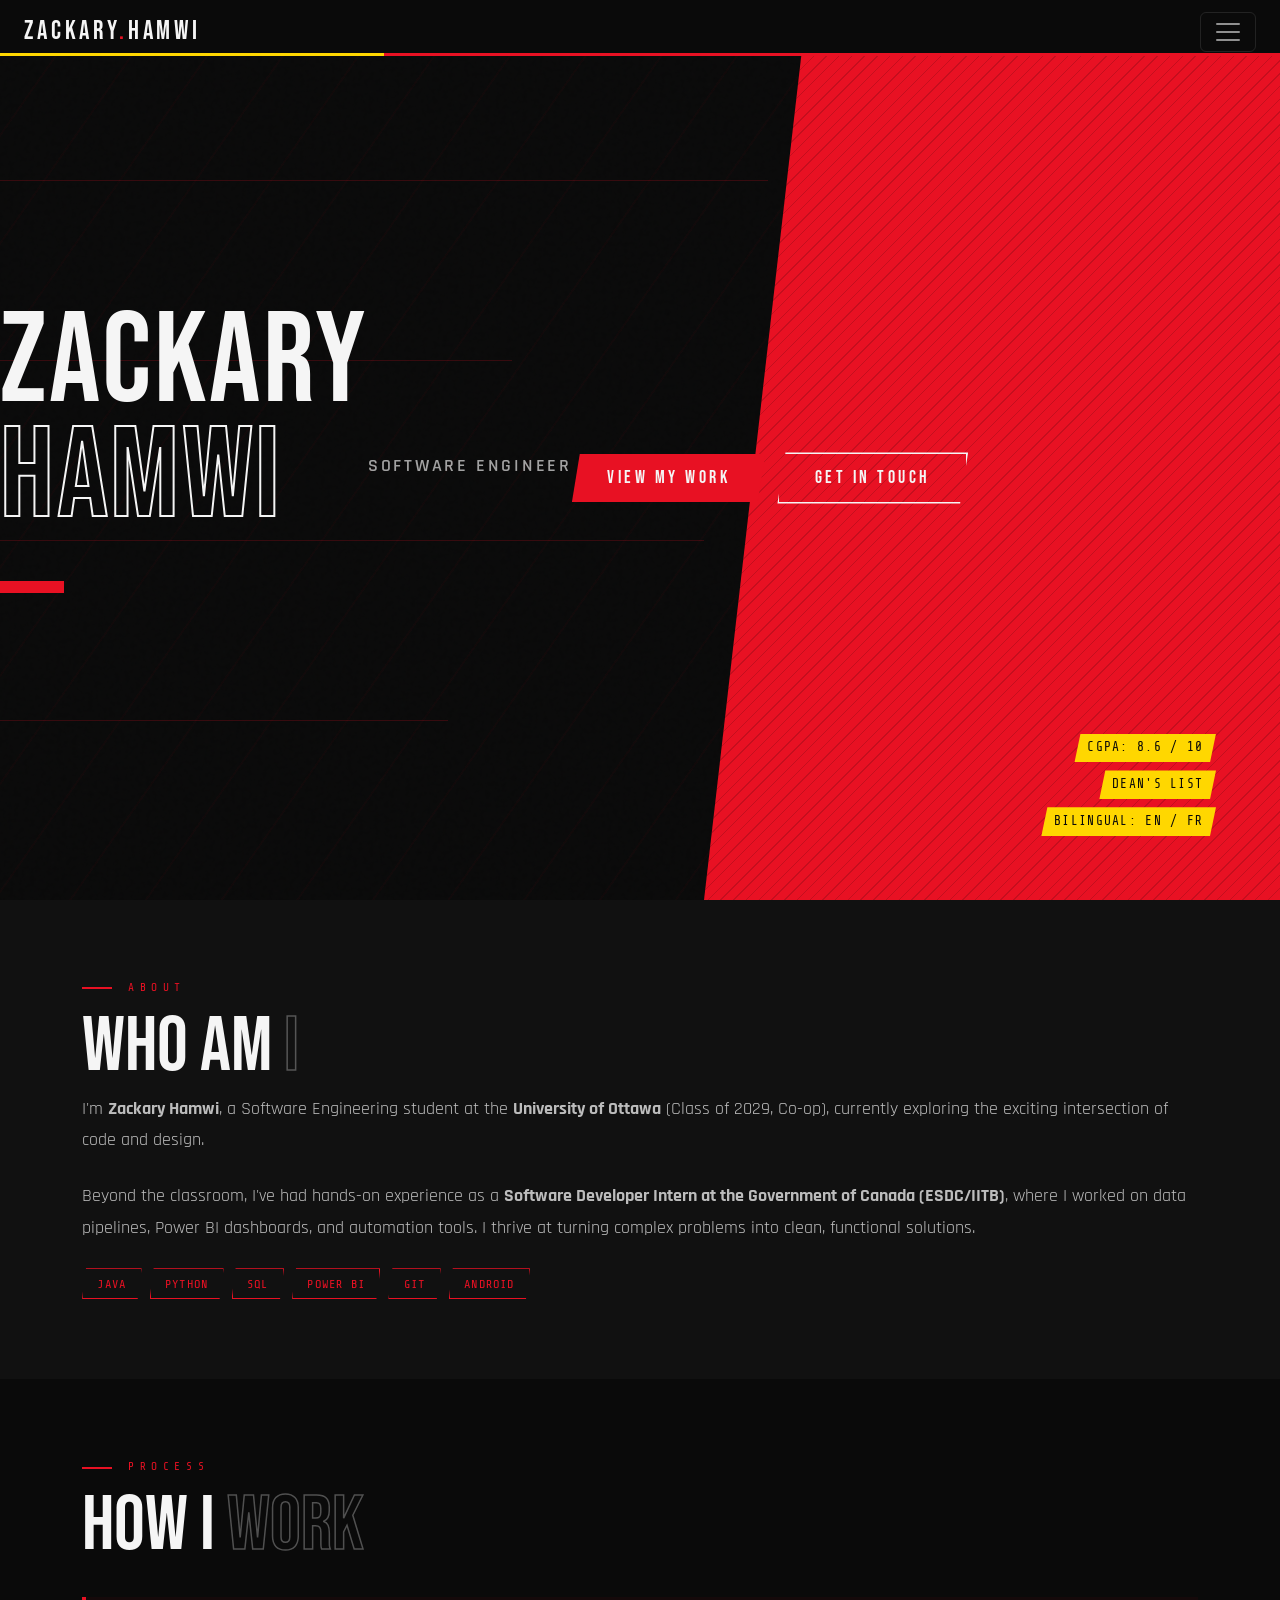
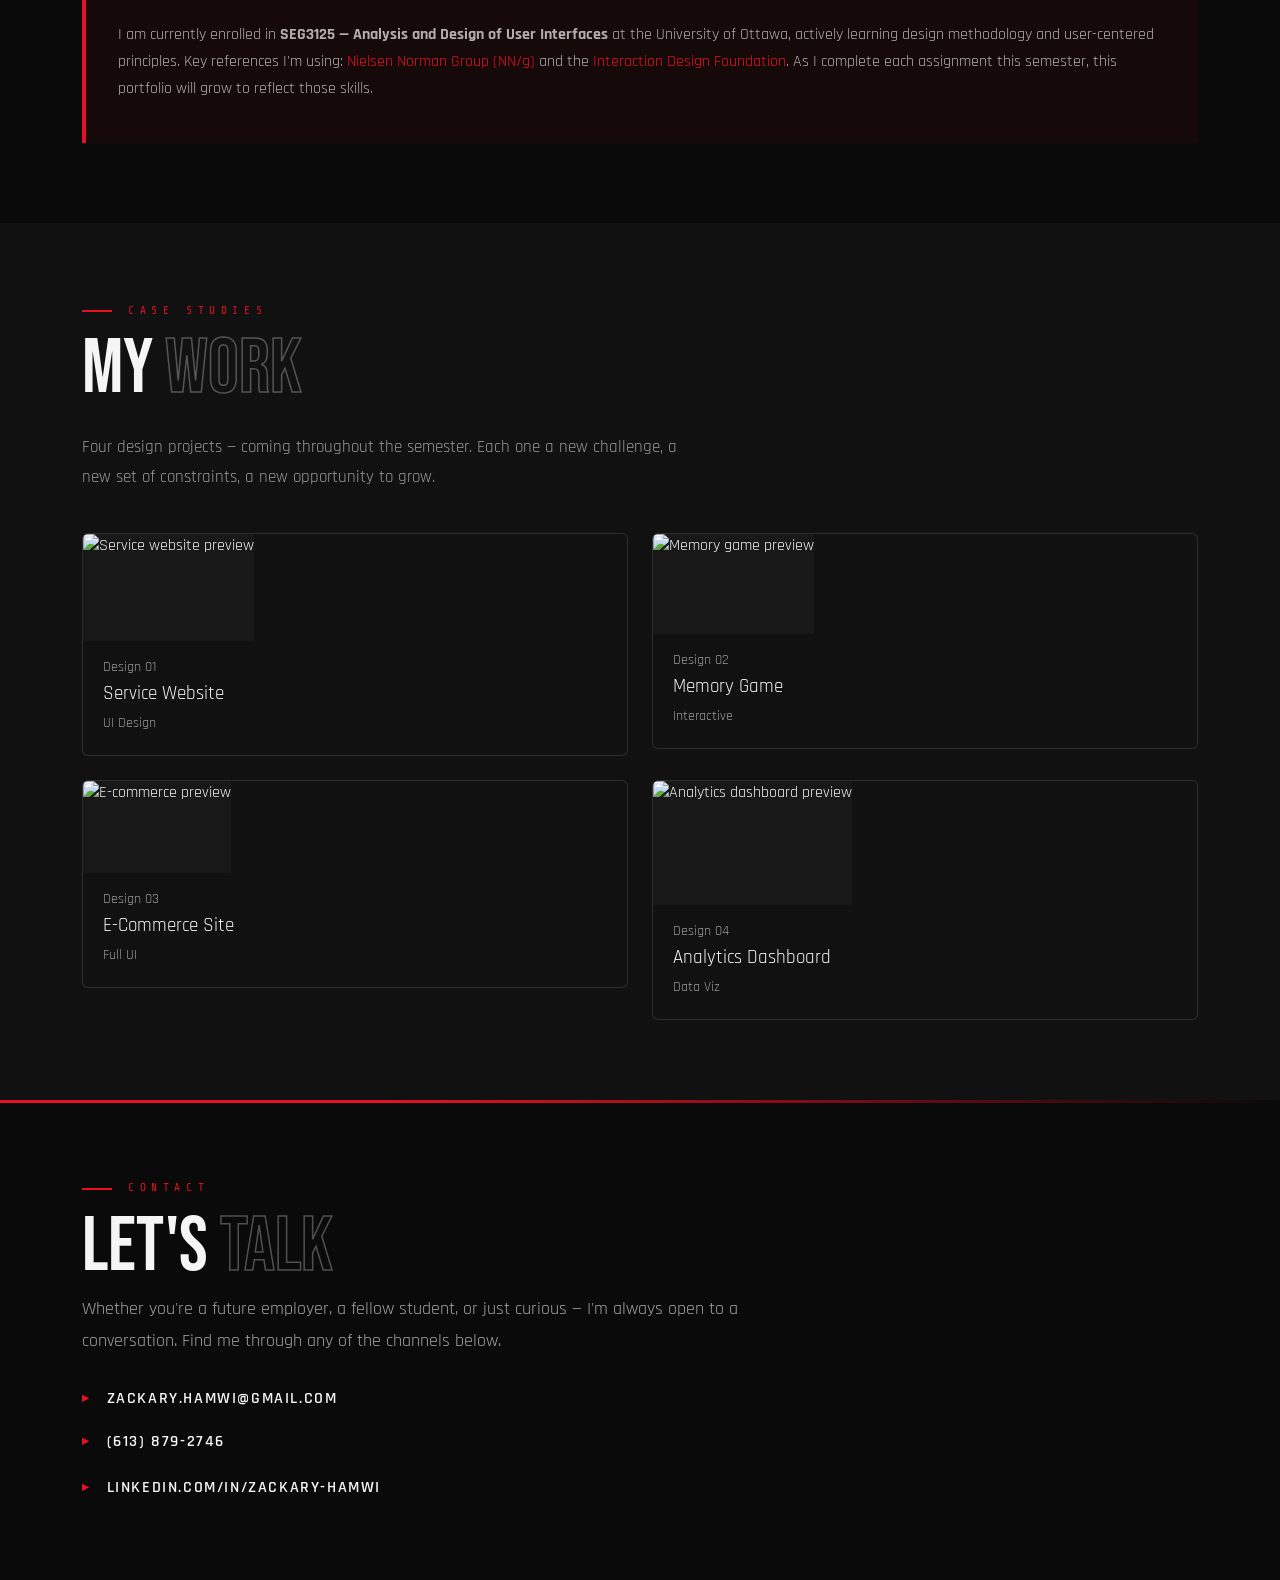
==== index.html @ 05c94a5b "Portfolio push" ====
<!DOCTYPE html>
<html lang="en">
<head>
  <meta charset="UTF-8" />
  <meta name="viewport" content="width=device-width, initial-scale=1.0" />
  <title>Zackary Hamwi Portfolio</title>

  <!-- Fonts -->
  <link href="https://fonts.googleapis.com/css2?family=Bebas+Neue&family=Rajdhani:wght@300;400;500;600;700&family=Share+Tech+Mono&display=swap" rel="stylesheet"/>
  <!-- Bootstrap 5 -->
  <link href="https://cdn.jsdelivr.net/npm/bootstrap@5.3.3/dist/css/bootstrap.min.css" rel="stylesheet"/>
  <!-- Custom styles -->
  <link rel="stylesheet" href="style.css"/>
</head>
<body>

  <!-- NAV -->
  <nav class="navbar navbar-dark fixed-top" id="mainNav">
    <div class="container-fluid px-4">
      <a class="navbar-brand nav-logo" href="#hero">ZACKARY<span>.</span>HAMWI</a>
      <button class="navbar-toggler" type="button" data-bs-toggle="collapse"
        data-bs-target="#navLinks" aria-controls="navLinks"
        aria-expanded="false" aria-label="Toggle navigation">
        <span class="navbar-toggler-icon"></span>
      </button>
      <div class="collapse navbar-collapse" id="navLinks">
        <ul class="navbar-nav ms-auto gap-lg-3">
          <li class="nav-item"><a class="nav-link" href="#about">About</a></li>
          <li class="nav-item"><a class="nav-link" href="#work">Process</a></li>
          <li class="nav-item"><a class="nav-link" href="#cases">Work</a></li>
          <li class="nav-item"><a class="nav-link" href="#contact">Contact</a></li>
        </ul>
      </div>
    </div>
  </nav>

  <!-- HERO -->
  <section id="hero">
    <div class="hero-bg"></div>
    <div class="hero-lines">
      <div class="hline"></div>
      <div class="hline"></div>
      <div class="hline"></div>
      <div class="hline"></div>
    </div>
    <div class="hero-diagonal"></div>
    <div class="hero-name">
      <div>ZACKARY</div>
      <div class="stroke-text">HAMWI</div>
      <div class="red">—</div>
    </div>
    <div class="hero-tagline">Software Engineer</div>
    <a href="#cases" class="btn-phantom">View My Work</a>
    <a href="#contact" class="btn-ghost">Get In Touch</a>
    <div class="hero-stats">
      <div class="stat-item">CGPA: 8.6 / 10</div>
      <div class="stat-item">DEAN'S LIST</div>
      <div class="stat-item">BILINGUAL: EN / FR</div>
    </div>
  </section>

  <!-- ABOUT -->
  <section id="about">
    <div class="container section-pad">
      <div class="section-label">About</div>
      <h2 class="section-title">WHO AM <span class="outline">I</span></h2>
      <div class="about-text">
        <p>
          I'm <strong>Zackary Hamwi</strong>, a Software Engineering student at the
          <strong>University of Ottawa</strong> (Class of 2029, Co-op), currently exploring
          the exciting intersection of code and design.
        </p>
        <p>
          Beyond the classroom, I've had hands-on experience as a
          <strong>Software Developer Intern at the Government of Canada (ESDC/IITB)</strong>,
          where I worked on data pipelines, Power BI dashboards, and automation tools.
          I thrive at turning complex problems into clean, functional solutions.
        </p>
        <div class="skill-tags">
          <span class="skill-tag">Java</span>
          <span class="skill-tag">Python</span>
          <span class="skill-tag">SQL</span>
          <span class="skill-tag">Power BI</span>
          <span class="skill-tag">Git</span>
          <span class="skill-tag">Android</span>
        </div>
      </div>
    </div>
  </section>

  <!-- HOW I WORK -->
  <section id="work">
    <div class="container section-pad">
      <div class="section-label">Process</div>
      <h2 class="section-title">HOW I <span class="outline">WORK</span></h2>
      <div class="work-text">
        <p>
          I am currently enrolled in <strong>SEG3125 — Analysis and Design of User Interfaces</strong>
          at the University of Ottawa, actively learning design methodology and user-centered principles.
          Key references I'm using:
          <a href="https://www.nngroup.com" target="_blank">Nielsen Norman Group (NN/g)</a> and the
          <a href="https://www.interaction-design.org" target="_blank">Interaction Design Foundation</a>.
          As I complete each assignment this semester, this portfolio will grow to reflect those skills.
        </p>
      </div>
    </div>
  </section>

  <!-- CASE STUDIES -->
  <section id="cases">
    <div class="container section-pad">
      <div class="section-label">Case Studies</div>
      <h2 class="section-title">MY <span class="outline">WORK</span></h2>
      <p class="cases-intro">
        Four design projects — coming throughout the semester. Each one a new challenge,
        a new set of constraints, a new opportunity to grow.
      </p>

      <div class="row g-4 mt-2">

        <div class="col-sm-6">
          <button class="case-card" type="button" data-target="Service.html">
            <div class="case-media">
              <img src="https://external-content.duckduckgo.com/iu/?u=https%3A%2F%2Ftse2.mm.bing.net%2Fth%2Fid%2FOIP.N3KJo41h2YGVxPJKSK9AAwHaFE%3Fr%3D0%26pid%3DApi&f=1&ipt=7b9c166f0ec72b065b19e68d30989ead380787e4ee29bf5c47276ab04291f15b&ipo=images" alt="Service website preview" />
            </div>
            <div class="case-body">
              <span class="case-num">Design 01</span>
              <div class="case-title">Service Website</div>
              <span class="case-tag">UI Design</span>
            </div>
          </button>
        </div>

        <div class="col-sm-6">
          <button class="case-card" type="button" data-target="game.html">
            <div class="case-media">
              <img src="https://external-content.duckduckgo.com/iu/?u=https%3A%2F%2Ftse3.mm.bing.net%2Fth%2Fid%2FOIP.N03_tNiJEFpmQYhr3lcoKwHaHa%3Fpid%3DApi&f=1&ipt=cd261ae0c98d6f4e4e261f7e2ffbd175c669cafa267d0f55cb564230ef104a56&ipo=images" alt="Memory game preview" />
            </div>
            <div class="case-body">
              <span class="case-num">Design 02</span>
              <div class="case-title">Memory Game</div>
              <span class="case-tag">Interactive</span>
            </div>
          </button>
        </div>

        <div class="col-sm-6">
          <button class="case-card" type="button" data-target="eCommers.html">
            <div class="case-media">
              <img src="https://external-content.duckduckgo.com/iu/?u=https%3A%2F%2Fthf.bing.com%2Fth%2Fid%2FOIP.xK34SqsBLdOtuo7z_tfY5QHaEO%3Fr%3D0%26cb%3Dthfc1falcon%26pid%3DApi&f=1&ipt=c9ff1bd68ef1cd7756eb9e052ecbf7e1264d8306ab3e91a6f14e40adf4e93d6f&ipo=images" alt="E-commerce preview" />
            </div>
            <div class="case-body">
              <span class="case-num">Design 03</span>
              <div class="case-title">E-Commerce Site</div>
              <span class="case-tag">Full UI</span>
            </div>
          </button>
        </div>

        <div class="col-sm-6">
          <button class="case-card" type="button" data-target="analytics.html">
            <div class="case-media">
              <img src="https://external-content.duckduckgo.com/iu/?u=https%3A%2F%2Fthf.bing.com%2Fth%2Fid%2FOIP.pvjBWVuc71aRvcSeXq0ArwHaEK%3Fcb%3Dthfc1falcon%26pid%3DApi&f=1&ipt=07c6f619516bfcda19c9d6f2ddb5935423741fb90151826fc6a568f49881a395&ipo=images" alt="Analytics dashboard preview" />
            </div>
            <div class="case-body">
              <span class="case-num">Design 04</span>
              <div class="case-title">Analytics Dashboard</div>
              <span class="case-tag">Data Viz</span>
            </div>
          </button>
        </div>

      </div>
    </div>
  </section>

  <!-- CONTACT -->
  <section id="contact">
    <div class="container section-pad">
      <div class="section-label">Contact</div>
      <div class="row">
        <div class="col-md-8">
          <h2 class="section-title">LET'S <span class="outline">TALK</span></h2>
          <p class="contact-text">
            Whether you're a future employer, a fellow student, or just curious —
            I'm always open to a conversation. Find me through any of the channels below.
          </p>
          <div class="contact-links">
            <h3 class="contact-link">Zackary.hamwi@gmail.com</h3>
            <h3 class="contact-link">(613) 879-2746</h3>
            <a href="https://www.linkedin.com/in/zackary-hamwi" target="_blank" class="contact-link">linkedin.com/in/zackary-hamwi</a>
          </div>
        </div>
      </div>
    </div>
  </section>

  <!-- Bootstrap JS -->
  <script src="https://cdn.jsdelivr.net/npm/bootstrap@5.3.3/dist/js/bootstrap.bundle.min.js"></script>
  <script src="main.js" defer></script>
</body>
</html>
---- style.css ----
/* VARIABLES */
:root {
  --red: #E81123;
  --black: #0a0a0a;
  --off-black: #111111;
  --white: #f5f5f5;
  --yellow: #FFD700;
}

/* BASE */
body {
  background: var(--black);
  color: var(--white);
  font-family: 'Rajdhani', sans-serif;
  overflow-x: hidden;
}
body::before {
  content: '';
  position: fixed; inset: 0;
  background-image: url("data:image/svg+xml,%3Csvg viewBox='0 0 200 200' xmlns='http://www.w3.org/2000/svg'%3E%3Cfilter id='n'%3E%3CfeTurbulence type='fractalNoise' baseFrequency='0.85' numOctaves='4' stitchTiles='stitch'/%3E%3C/filter%3E%3Crect width='100%25' height='100%25' filter='url(%23n)' opacity='0.04'/%3E%3C/svg%3E");
  pointer-events: none; z-index: 0; opacity: 0.4;
}

/* NAV */
#mainNav {
  background: var(--black) !important;
  border-bottom: 3px solid var(--red);
  height: 56px;
}
#mainNav::after {
  content: '';
  position: absolute; bottom: -3px; left: 0; width: 0; height: 3px;
  background: var(--yellow);
  animation: navLine 2s 0.5s ease forwards;
}
@keyframes navLine { to { width: 30%; } }

.nav-logo {
  font-family: 'Bebas Neue', sans-serif;
  font-size: 1.6rem; letter-spacing: 0.15em;
  color: var(--white) !important;
}
.nav-logo span { color: var(--red); }

.navbar-nav .nav-link {
  font-family: 'Rajdhani', sans-serif;
  font-weight: 700; font-size: 0.85rem; letter-spacing: 0.2em;
  color: var(--white) !important; text-transform: uppercase;
  position: relative;
}
.navbar-nav .nav-link::after {
  content: ''; position: absolute; bottom: -4px; left: 0;
  width: 0; height: 2px; background: var(--red);
  transition: width 0.25s;
}
.navbar-nav .nav-link:hover { color: var(--red) !important; }
.navbar-nav .nav-link:hover::after { width: 100%; }

/* HERO */
#hero {
  min-height: 100vh;
  display: flex; align-items: center;
  position: relative; overflow: hidden;
  padding-top: 56px;
}
.hero-bg {
  position: absolute; inset: 0;
  background: repeating-linear-gradient(
    -55deg, transparent, transparent 60px,
    rgba(232,17,35,0.03) 60px, rgba(232,17,35,0.03) 62px
  );
}
.hero-diagonal {
  position: absolute; top: 0; right: 0; bottom: 0; width: 45%;
  background: var(--red);
  clip-path: polygon(18% 0, 100% 0, 100% 100%, 0% 100%);
  z-index: 0;
}
.hero-diagonal::before {
  content: ''; position: absolute; inset: 0;
  background: repeating-linear-gradient(
    -45deg, transparent, transparent 8px,
    rgba(0,0,0,0.15) 8px, rgba(0,0,0,0.15) 9px
  );
}
.hero-lines { position: absolute; inset: 0; z-index: 0; overflow: hidden; }
.hline {
  position: absolute; left: 0; height: 1px;
  background: rgba(232,17,35,0.2);
  animation: slideLine 4s ease-in-out infinite alternate;
}
.hline:nth-child(1) { top: 20%; width: 60%; }
.hline:nth-child(2) { top: 40%; width: 40%; animation-delay: 0.5s; }
.hline:nth-child(3) { top: 60%; width: 55%; animation-delay: 1s; }
.hline:nth-child(4) { top: 80%; width: 35%; animation-delay: 1.5s; }
@keyframes slideLine { from { transform: scaleX(0.3); } to { transform: scaleX(1); } }

.hero-name {
  font-family: 'Bebas Neue', sans-serif;
  font-size: clamp(4.5rem, 10vw, 9rem);
  line-height: 0.9; letter-spacing: 0.02em;
  color: var(--white); position: relative; z-index: 1;
}
.hero-name .stroke-text { -webkit-text-stroke: 2px var(--white); color: transparent; }
.hero-name .red { color: var(--red); -webkit-text-stroke: 0; }

.hero-tagline {
  font-family: 'Rajdhani', sans-serif;
  font-weight: 600; font-size: 1.15rem; letter-spacing: 0.15em; text-transform: uppercase;
  color: rgba(245,245,245,0.65);
  margin-top: 1rem; margin-bottom: 2.5rem;
  position: relative; z-index: 1;
}
.btn-phantom {
  font-family: 'Bebas Neue', sans-serif;
  font-size: 1.1rem; letter-spacing: 0.2em; padding: 0.7rem 2.2rem;
  background: var(--red); color: var(--white); border: none; text-decoration: none;
  clip-path: polygon(8px 0, 100% 0, calc(100% - 8px) 100%, 0 100%);
  transition: background 0.2s, transform 0.15s;
  display: inline-block; position: relative; z-index: 1; margin-right: 0.75rem;
}
.btn-phantom:hover { background: #ff1a30; transform: translateX(4px); color: var(--white); }
.btn-ghost {
  font-family: 'Bebas Neue', sans-serif;
  font-size: 1.1rem; letter-spacing: 0.2em; padding: 0.65rem 2.2rem;
  background: transparent; color: var(--white); border: 2px solid var(--white); text-decoration: none;
  clip-path: polygon(8px 0, 100% 0, calc(100% - 8px) 100%, 0 100%);
  transition: background 0.2s, color 0.2s;
  display: inline-block; position: relative; z-index: 1;
}
.btn-ghost:hover { background: var(--white); color: var(--black); }

.hero-stats {
  position: absolute; right: 4rem; bottom: 4rem; z-index: 3;
  display: flex; flex-direction: column; gap: 0.5rem; align-items: flex-end;
}
.stat-item {
  font-family: 'Share Tech Mono', monospace; font-size: 0.8rem;
  color: var(--black); background: var(--yellow); padding: 0.3rem 0.8rem;
  clip-path: polygon(6px 0, 100% 0, calc(100% - 6px) 100%, 0 100%); letter-spacing: 0.1em;
}

/* SECTIONS */
section { position: relative; z-index: 1; }
.section-pad { padding-top: 5rem; padding-bottom: 5rem; }

#about   { background: var(--off-black); }
#work    { background: var(--black); }
#cases   { background: var(--off-black); }
#contact { background: var(--black); }

#contact::before {
  content: ''; position: absolute; top: 0; left: 0; right: 0; height: 3px;
  background: linear-gradient(to right, var(--red) 30%, transparent);
}
.section-label {
  font-family: 'Share Tech Mono', monospace; font-size: 0.7rem;
  letter-spacing: 0.5em; color: var(--red); text-transform: uppercase;
  display: flex; align-items: center; gap: 1rem; margin-bottom: 0.75rem;
}
.section-label::before { content: ''; width: 30px; height: 2px; background: var(--red); }
.section-title {
  font-family: 'Bebas Neue', sans-serif;
  font-size: clamp(3rem, 6vw, 5.5rem); line-height: 1; color: var(--white);
}
.section-title .outline { -webkit-text-stroke: 1.5px rgba(245,245,245,0.3); color: transparent; }

/* ABOUT */
.about-text p { font-size: 1.1rem; line-height: 1.8; color: rgba(245,245,245,0.75); margin-bottom: 1.5rem; }
.skill-tags { display: flex; flex-wrap: wrap; gap: 0.5rem; margin-top: 1.5rem; }
.skill-tag {
  font-family: 'Share Tech Mono', monospace; font-size: 0.75rem; letter-spacing: 0.1em;
  padding: 0.35rem 0.9rem; background: transparent; color: var(--red); border: 1px solid var(--red);
  clip-path: polygon(4px 0, 100% 0, calc(100% - 4px) 100%, 0 100%); text-transform: uppercase;
}

/* WORK */
.work-text {
  margin-top: 2rem; padding: 1.5rem 2rem;
  border-left: 4px solid var(--red); background: rgba(232,17,35,0.05);
}
.work-text p { font-size: 1rem; line-height: 1.7; color: rgba(245,245,245,0.7); }
.work-text a { color: var(--red); text-decoration: none; }
.work-text a:hover { text-decoration: underline; }

/* CASES */
.cases-intro { max-width: 600px; margin-top: 1.5rem; font-size: 1.05rem; line-height: 1.8; color: rgba(245,245,245,0.6); }
.case-card {
  background: var(--off-black); border: 1px solid rgba(245,245,245,0.12);
  border-radius: 6px; overflow: hidden;
  display: flex; flex-direction: column;
  padding: 0; text-align: left; color: inherit; font: inherit; cursor: pointer; width: 100%;
}
.case-card:focus-visible { outline: 2px solid var(--red); outline-offset: 2px; }
.case-media { aspect-ratio: 16/10; background: #181818; overflow: hidden; }
.case-media img { width: 100%; height: 100%; object-fit: cover; display: block; }
.case-body { padding: 1rem 1.25rem 1.25rem; }
.case-num { font-family: 'Rajdhani', sans-serif; font-size: 0.85rem; color: rgba(245,245,245,0.6); display: block; margin-bottom: 0.3rem; }
.case-title { font-family: 'Rajdhani', sans-serif; font-size: 1.2rem; color: var(--white); line-height: 1.2; }
.case-tag { display: inline-block; margin-top: 0.5rem; font-family: 'Rajdhani', sans-serif; font-size: 0.85rem; color: rgba(245,245,245,0.6); }

/* CONTACT */
.contact-text { font-size: 1.1rem; line-height: 1.8; color: rgba(245,245,245,0.65); }
.contact-links { display: flex; flex-direction: column; gap: 1rem; margin-top: 2rem; }
.contact-link {
  display: flex; align-items: center; gap: 1rem;
  font-family: 'Rajdhani', sans-serif; font-weight: 600; font-size: 1rem;
  letter-spacing: 0.1em; text-transform: uppercase; color: var(--white); text-decoration: none;
  transition: color 0.2s, transform 0.2s;
}
.contact-link:hover { color: var(--red); transform: translateX(8px); }
.contact-link::before { content: '▸'; color: var(--red); font-size: 0.8rem; }

/* RESPONSIVE */
@media (max-width: 768px) {
  .section-pad { padding-top: 3rem; padding-bottom: 3rem; }
  .hero-diagonal { display: none; }
  .hero-stats { right: 1.5rem; bottom: 2rem; }
}
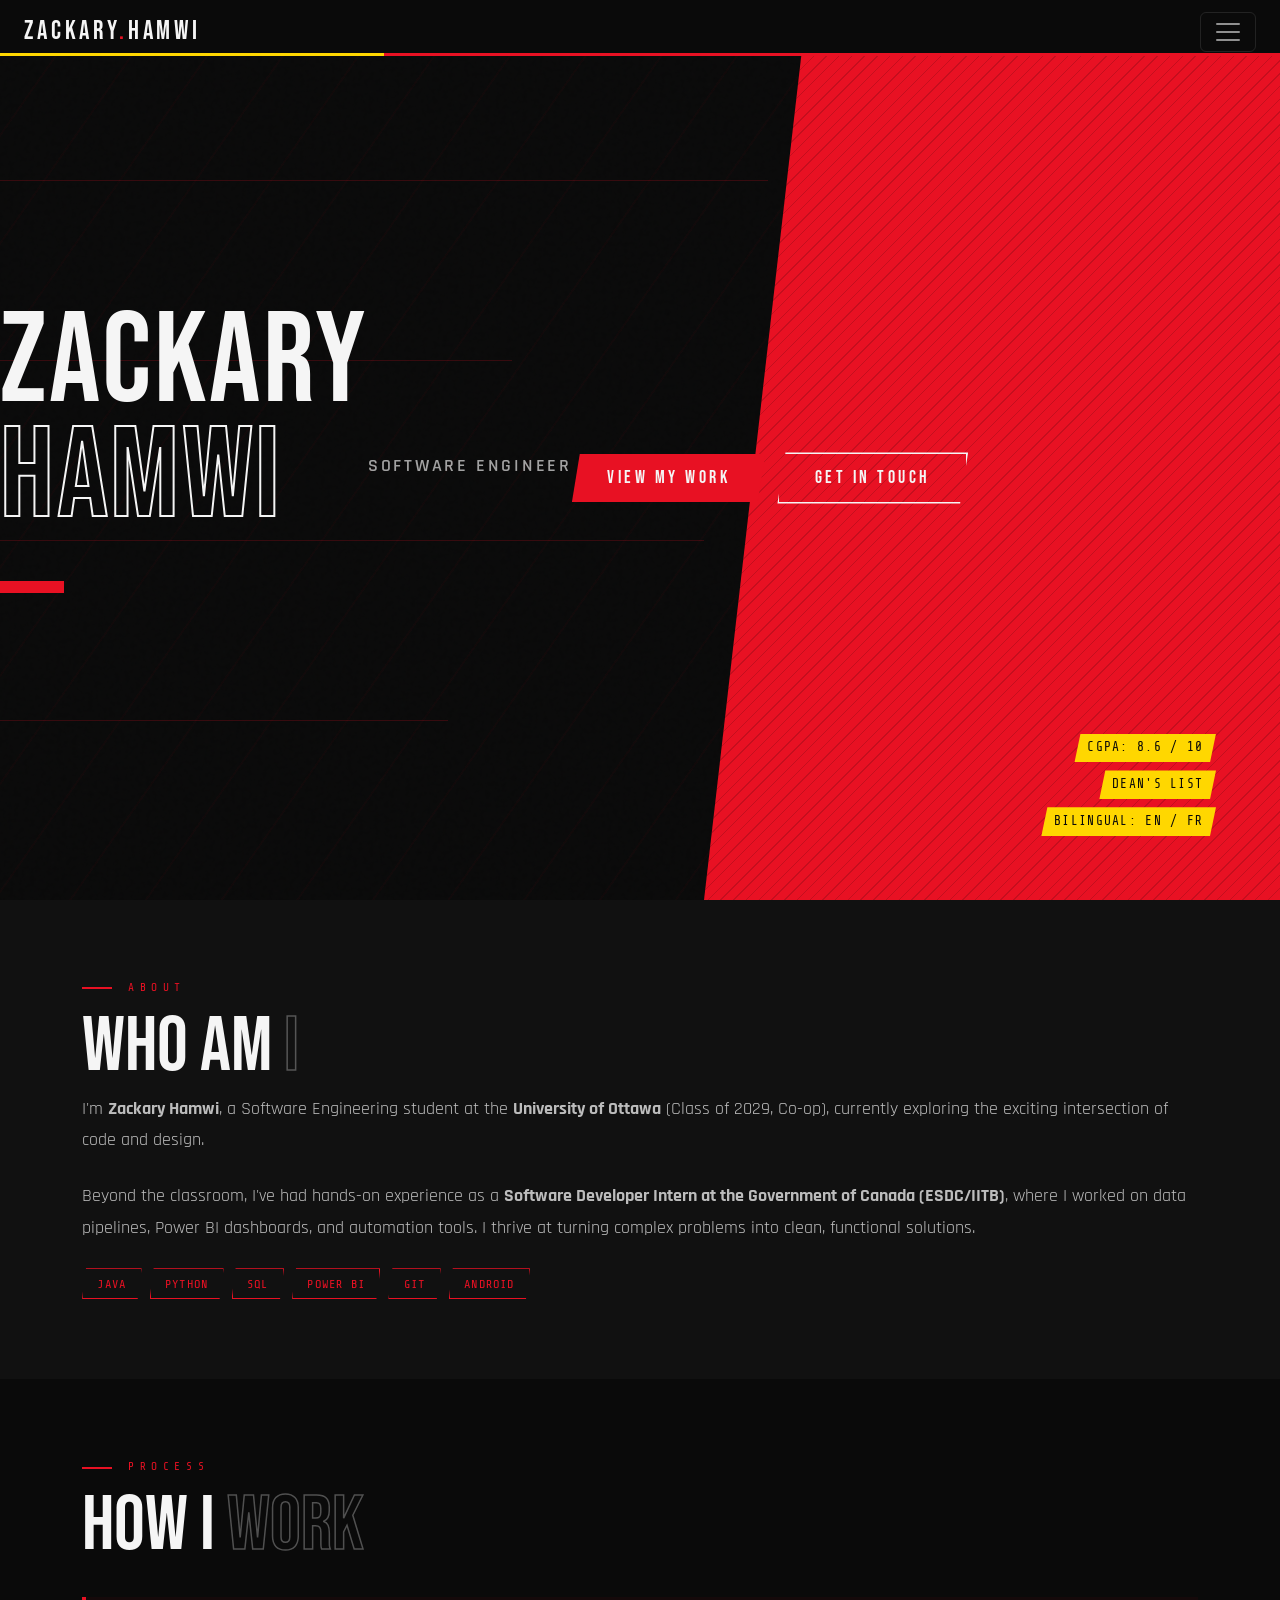
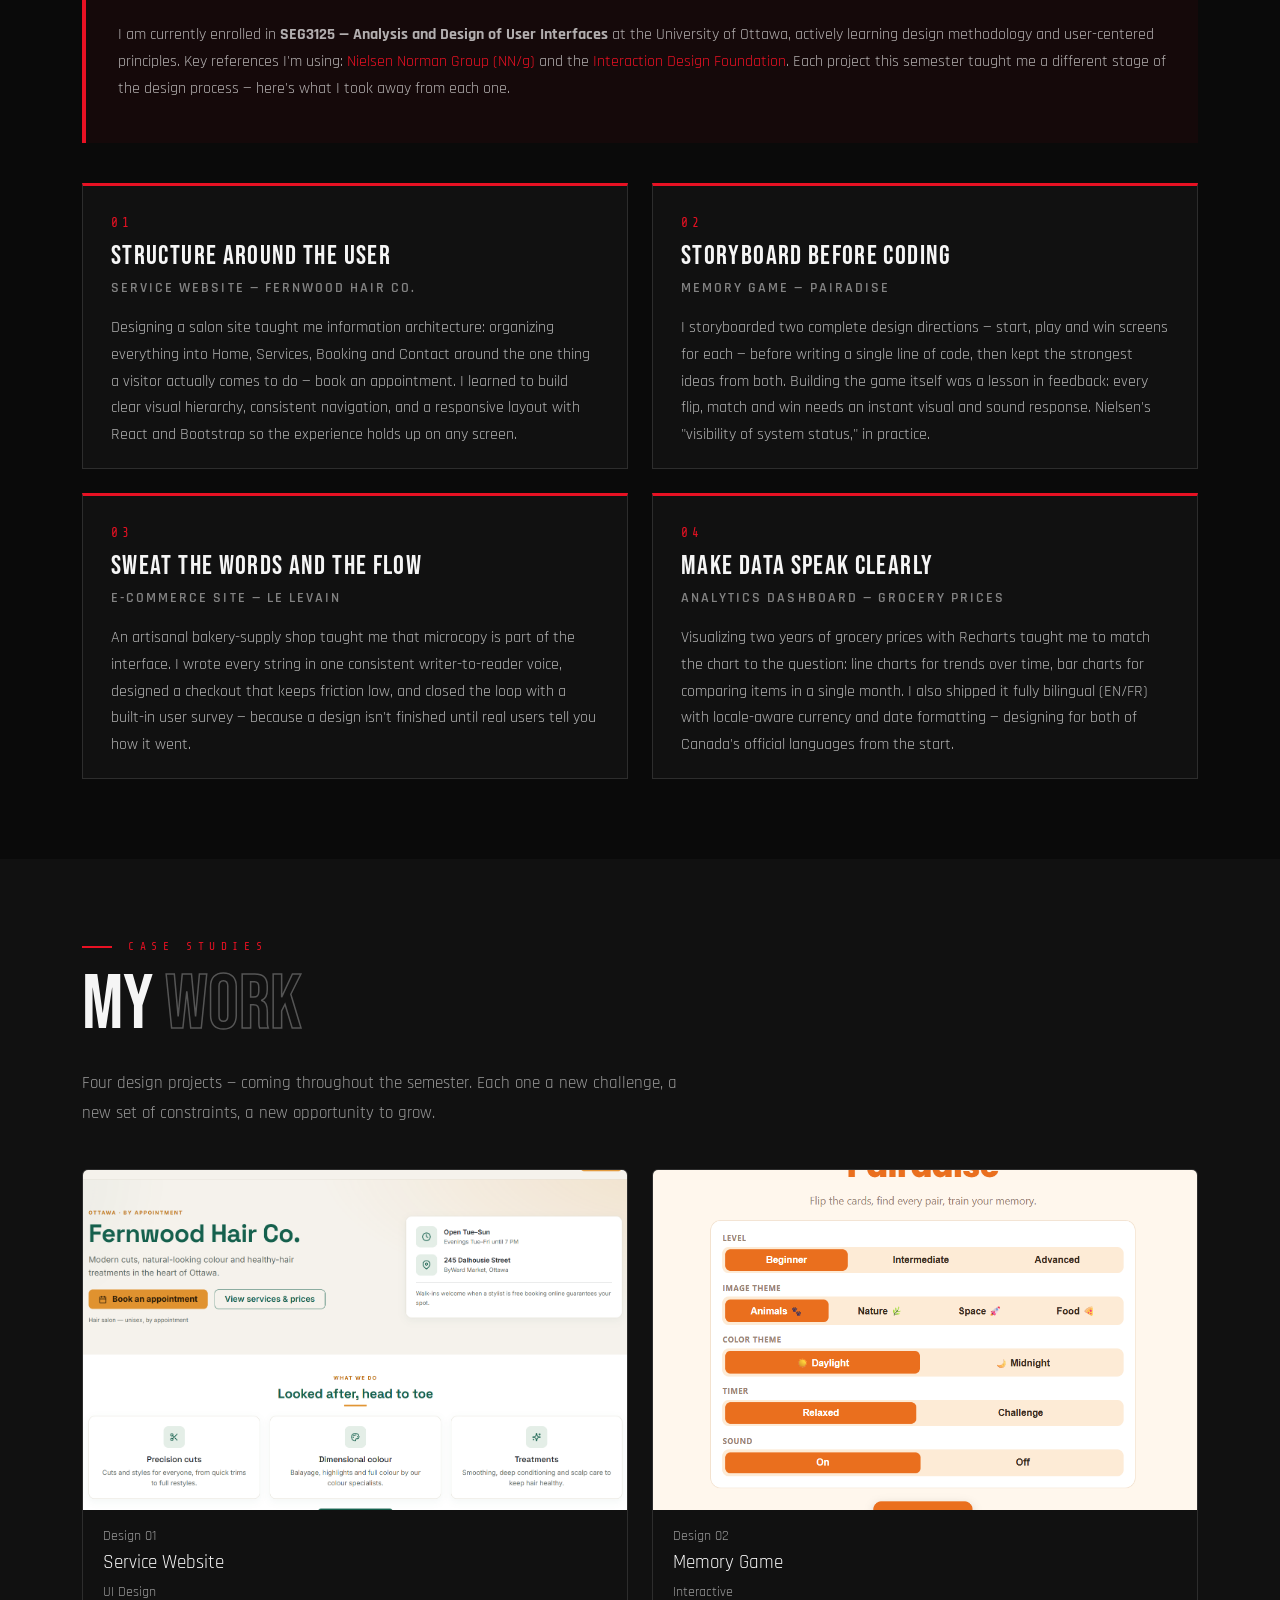
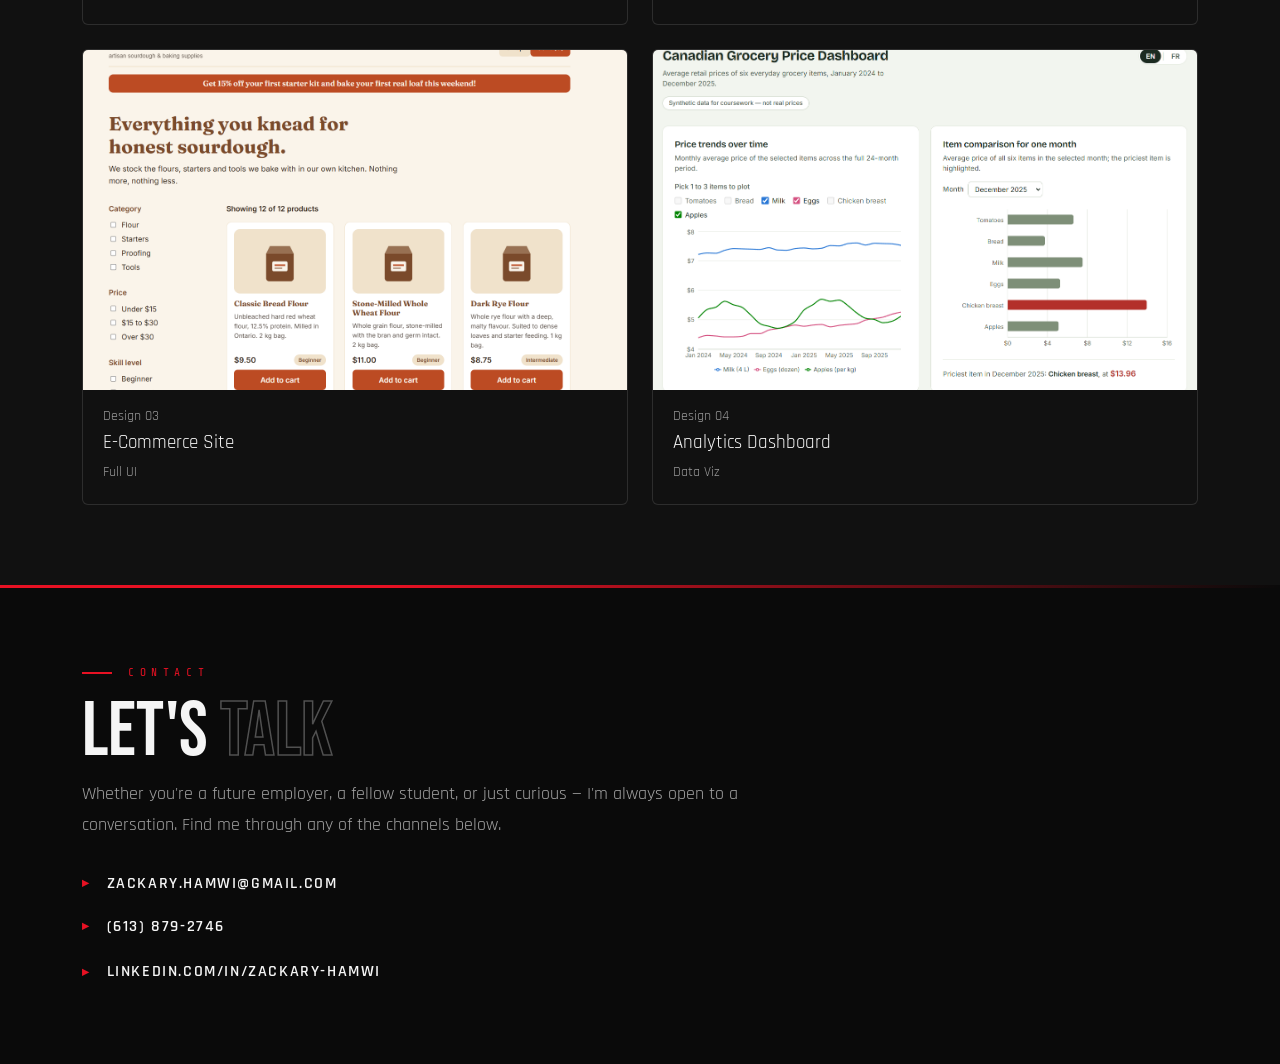
==== commit d4607e79: "added image and how I work" ====
--- a/index.html
+++ b/index.html
@@ -100,8 +100,69 @@
           Key references I'm using:
           <a href="https://www.nngroup.com" target="_blank">Nielsen Norman Group (NN/g)</a> and the
           <a href="https://www.interaction-design.org" target="_blank">Interaction Design Foundation</a>.
-          As I complete each assignment this semester, this portfolio will grow to reflect those skills.
+          Each project this semester taught me a different stage of the design process — here's what I took
+          away from each one.
         </p>
+      </div>
+
+      <div class="row g-4 mt-3">
+
+        <div class="col-md-6">
+          <div class="process-card">
+            <div class="process-num">01</div>
+            <h3 class="process-title">Structure Around the User</h3>
+            <div class="process-project">Service Website — Fernwood Hair Co.</div>
+            <p>
+              Designing a salon site taught me information architecture: organizing everything into
+              Home, Services, Booking and Contact around the one thing a visitor actually comes to do —
+              book an appointment. I learned to build clear visual hierarchy, consistent navigation,
+              and a responsive layout with React and Bootstrap so the experience holds up on any screen.
+            </p>
+          </div>
+        </div>
+
+        <div class="col-md-6">
+          <div class="process-card">
+            <div class="process-num">02</div>
+            <h3 class="process-title">Storyboard Before Coding</h3>
+            <div class="process-project">Memory Game — Pairadise</div>
+            <p>
+              I storyboarded two complete design directions — start, play and win screens for each —
+              before writing a single line of code, then kept the strongest ideas from both. Building
+              the game itself was a lesson in feedback: every flip, match and win needs an instant
+              visual and sound response. Nielsen's "visibility of system status," in practice.
+            </p>
+          </div>
+        </div>
+
+        <div class="col-md-6">
+          <div class="process-card">
+            <div class="process-num">03</div>
+            <h3 class="process-title">Sweat the Words and the Flow</h3>
+            <div class="process-project">E-Commerce Site — Le Levain</div>
+            <p>
+              An artisanal bakery-supply shop taught me that microcopy is part of the interface. I wrote
+              every string in one consistent writer-to-reader voice, designed a checkout that keeps
+              friction low, and closed the loop with a built-in user survey — because a design isn't
+              finished until real users tell you how it went.
+            </p>
+          </div>
+        </div>
+
+        <div class="col-md-6">
+          <div class="process-card">
+            <div class="process-num">04</div>
+            <h3 class="process-title">Make Data Speak Clearly</h3>
+            <div class="process-project">Analytics Dashboard — Grocery Prices</div>
+            <p>
+              Visualizing two years of grocery prices with Recharts taught me to match the chart to the
+              question: line charts for trends over time, bar charts for comparing items in a single
+              month. I also shipped it fully bilingual (EN/FR) with locale-aware currency and date
+              formatting — designing for both of Canada's official languages from the start.
+            </p>
+          </div>
+        </div>
+
       </div>
     </div>
   </section>
@@ -119,9 +180,9 @@
       <div class="row g-4 mt-2">
 
         <div class="col-sm-6">
-          <button class="case-card" type="button" data-target="Service.html">
-            <div class="case-media">
-              <img src="https://external-content.duckduckgo.com/iu/?u=https%3A%2F%2Ftse2.mm.bing.net%2Fth%2Fid%2FOIP.N3KJo41h2YGVxPJKSK9AAwHaFE%3Fr%3D0%26pid%3DApi&f=1&ipt=7b9c166f0ec72b065b19e68d30989ead380787e4ee29bf5c47276ab04291f15b&ipo=images" alt="Service website preview" />
+          <button class="case-card" type="button" data-target="https://zackary06.github.io/SEG-3125-Assignment-2/">
+            <div class="case-media">
+              <img src="Assignment2.png" alt="Service website preview" />
             </div>
             <div class="case-body">
               <span class="case-num">Design 01</span>
@@ -132,9 +193,9 @@
         </div>
 
         <div class="col-sm-6">
-          <button class="case-card" type="button" data-target="game.html">
-            <div class="case-media">
-              <img src="https://external-content.duckduckgo.com/iu/?u=https%3A%2F%2Ftse3.mm.bing.net%2Fth%2Fid%2FOIP.N03_tNiJEFpmQYhr3lcoKwHaHa%3Fpid%3DApi&f=1&ipt=cd261ae0c98d6f4e4e261f7e2ffbd175c669cafa267d0f55cb564230ef104a56&ipo=images" alt="Memory game preview" />
+          <button class="case-card" type="button" data-target="https://zackary06.github.io/SEG-3125-Assignment-3/">
+            <div class="case-media">
+              <img src="Assignment3.png" alt="Memory game preview" />
             </div>
             <div class="case-body">
               <span class="case-num">Design 02</span>
@@ -145,9 +206,9 @@
         </div>
 
         <div class="col-sm-6">
-          <button class="case-card" type="button" data-target="eCommers.html">
-            <div class="case-media">
-              <img src="https://external-content.duckduckgo.com/iu/?u=https%3A%2F%2Fthf.bing.com%2Fth%2Fid%2FOIP.xK34SqsBLdOtuo7z_tfY5QHaEO%3Fr%3D0%26cb%3Dthfc1falcon%26pid%3DApi&f=1&ipt=c9ff1bd68ef1cd7756eb9e052ecbf7e1264d8306ab3e91a6f14e40adf4e93d6f&ipo=images" alt="E-commerce preview" />
+          <button class="case-card" type="button" data-target="https://zackary06.github.io/SEG3125-Assignment-4/">
+            <div class="case-media">
+              <img src="Assignment4.png" alt="E-commerce preview" />
             </div>
             <div class="case-body">
               <span class="case-num">Design 03</span>
@@ -158,9 +219,9 @@
         </div>
 
         <div class="col-sm-6">
-          <button class="case-card" type="button" data-target="analytics.html">
-            <div class="case-media">
-              <img src="https://external-content.duckduckgo.com/iu/?u=https%3A%2F%2Fthf.bing.com%2Fth%2Fid%2FOIP.pvjBWVuc71aRvcSeXq0ArwHaEK%3Fcb%3Dthfc1falcon%26pid%3DApi&f=1&ipt=07c6f619516bfcda19c9d6f2ddb5935423741fb90151826fc6a568f49881a395&ipo=images" alt="Analytics dashboard preview" />
+          <button class="case-card" type="button" data-target="https://zackary06.github.io/SEG3125-Assignment-5/">
+            <div class="case-media">
+              <img src="Assignment5.png" alt="Analytics dashboard preview" />
             </div>
             <div class="case-body">
               <span class="case-num">Design 04</span>
--- a/style.css
+++ b/style.css
@@ -182,6 +182,33 @@
 .work-text p { font-size: 1rem; line-height: 1.7; color: rgba(245,245,245,0.7); }
 .work-text a { color: var(--red); text-decoration: none; }
 .work-text a:hover { text-decoration: underline; }
+
+.process-card {
+  height: 100%;
+  padding: 1.75rem 1.75rem 1.25rem;
+  background: var(--off-black);
+  border: 1px solid rgba(245,245,245,0.12);
+  border-top: 3px solid var(--red);
+  position: relative;
+  transition: transform 0.2s, border-color 0.2s;
+}
+.process-card:hover { transform: translateY(-4px); border-color: rgba(232,17,35,0.5); }
+.process-num {
+  font-family: 'Share Tech Mono', monospace;
+  font-size: 0.8rem; letter-spacing: 0.3em; color: var(--red);
+  margin-bottom: 0.6rem;
+}
+.process-title {
+  font-family: 'Bebas Neue', sans-serif;
+  font-size: 1.7rem; letter-spacing: 0.05em; line-height: 1.1;
+  color: var(--white); margin-bottom: 0.35rem;
+}
+.process-project {
+  font-family: 'Rajdhani', sans-serif;
+  font-weight: 600; font-size: 0.85rem; letter-spacing: 0.15em; text-transform: uppercase;
+  color: rgba(245,245,245,0.5); margin-bottom: 1rem;
+}
+.process-card p { font-size: 0.98rem; line-height: 1.7; color: rgba(245,245,245,0.7); margin-bottom: 0; }
 
 /* CASES */
 .cases-intro { max-width: 600px; margin-top: 1.5rem; font-size: 1.05rem; line-height: 1.8; color: rgba(245,245,245,0.6); }
